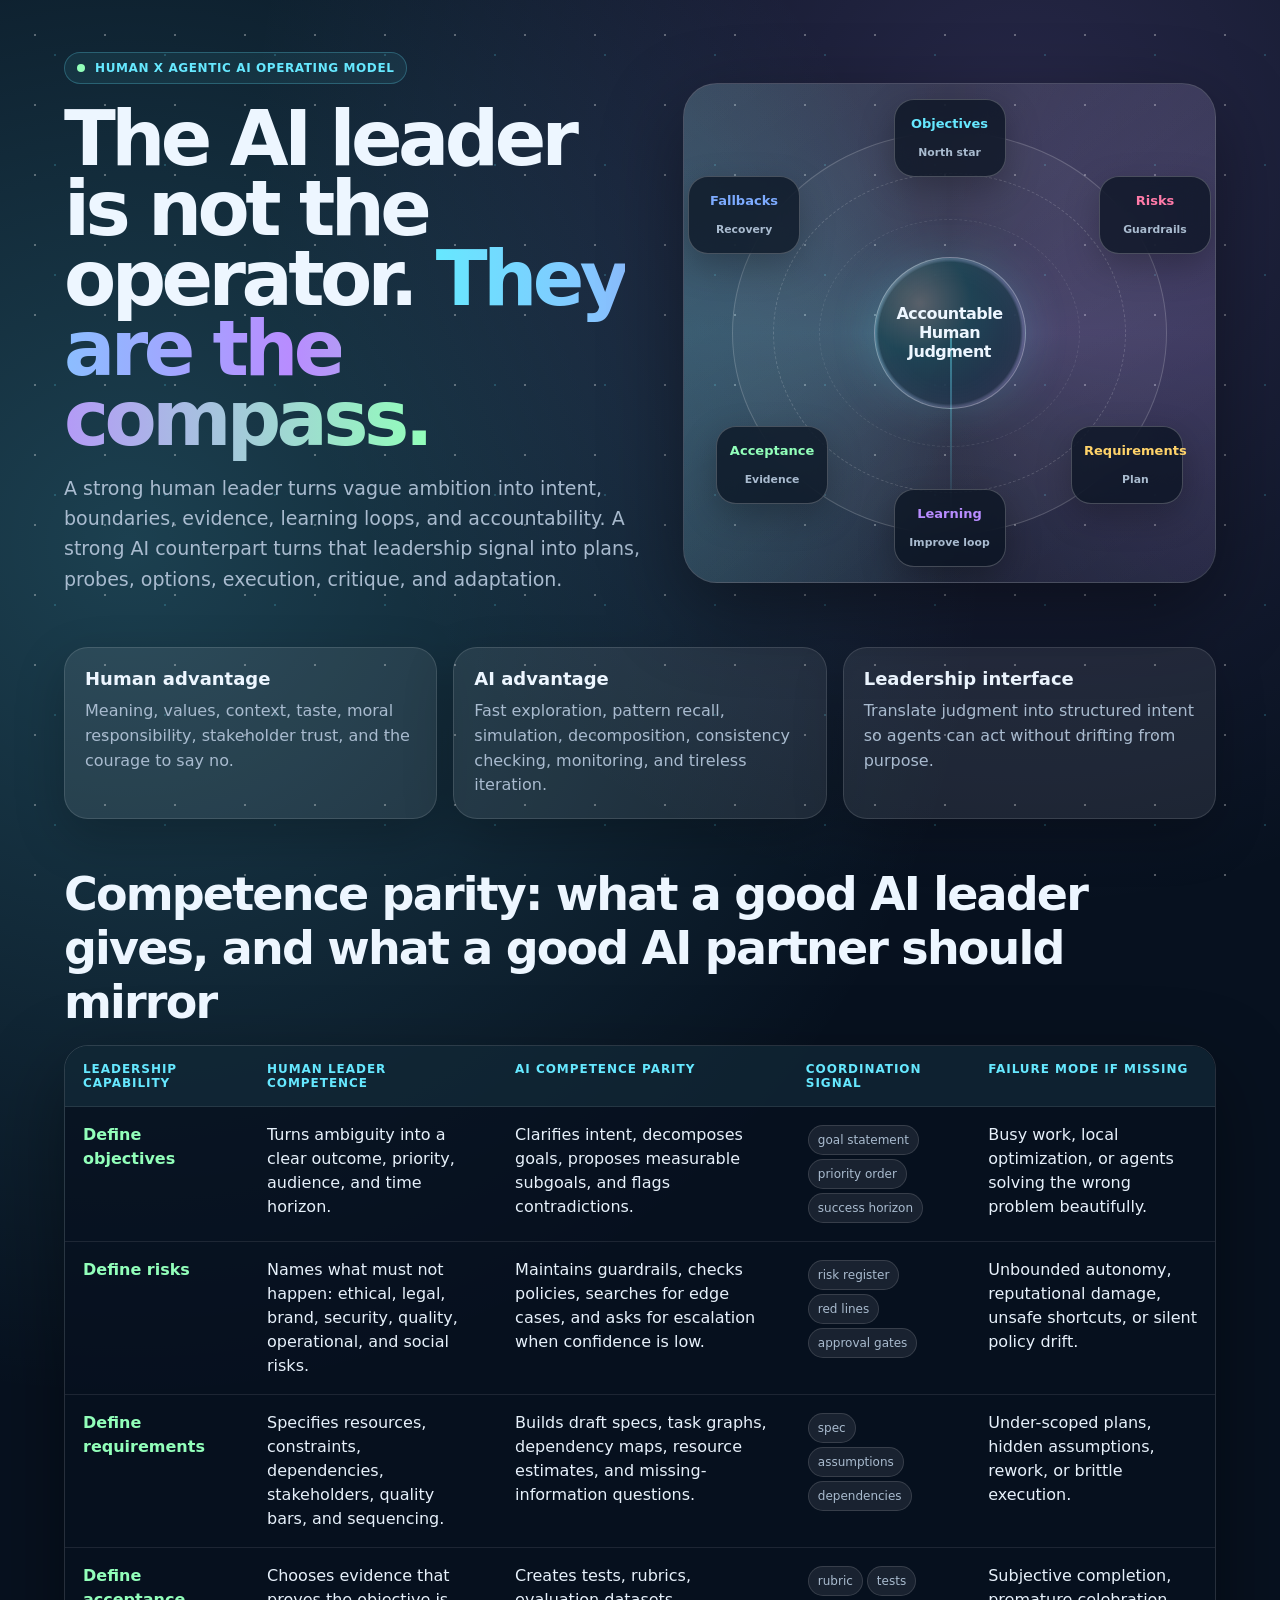
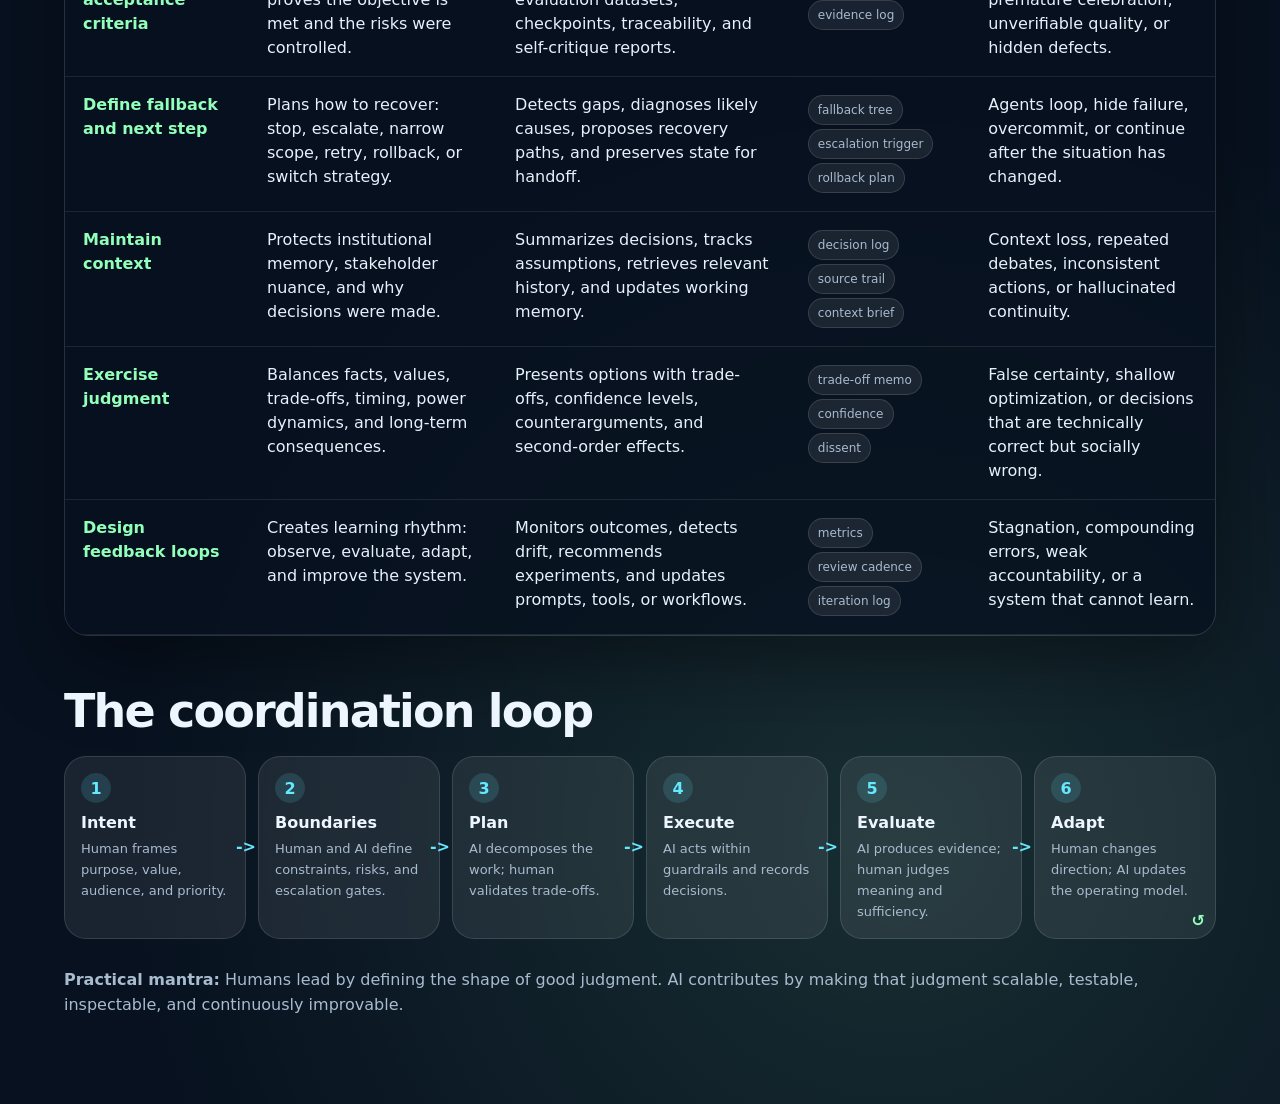
==== ai-leadership-compass/index.html @ 6f852f21 "add AI leadership compass page" ====
<!DOCTYPE html>
<html lang="en">
<head>
<meta charset="UTF-8" />
<meta name="viewport" content="width=device-width, initial-scale=1.0" />
<title>Human x Agentic AI Leadership Compass</title>
<style>
  :root {
    --bg: #07111f;
    --panel: rgba(255,255,255,0.08);
    --panel-strong: rgba(255,255,255,0.13);
    --text: #edf6ff;
    --muted: #a9bbcf;
    --cyan: #66e8ff;
    --violet: #b88cff;
    --green: #92ffba;
    --amber: #ffd36a;
    --rose: #ff7aa8;
    --blue: #7dabff;
    --shadow: 0 28px 80px rgba(0,0,0,.4);
  }
  * { box-sizing: border-box; }
  body {
    margin: 0;
    font-family: Inter, ui-sans-serif, system-ui, -apple-system, BlinkMacSystemFont, "Segoe UI", sans-serif;
    color: var(--text);
    background:
      radial-gradient(circle at 10% 20%, rgba(102,232,255,.22), transparent 35%),
      radial-gradient(circle at 80% 5%, rgba(184,140,255,.18), transparent 28%),
      radial-gradient(circle at 70% 90%, rgba(146,255,186,.12), transparent 30%),
      var(--bg);
    min-height: 100vh;
    overflow-x: hidden;
  }
  .sparkle {
    position: fixed;
    inset: 0;
    pointer-events: none;
    opacity: .35;
    background-image:
      radial-gradient(circle, rgba(255,255,255,.9) 1px, transparent 1px),
      radial-gradient(circle, rgba(102,232,255,.55) 1px, transparent 1px);
    background-size: 70px 70px, 110px 110px;
    animation: drift 18s linear infinite;
  }
  @keyframes drift { from { transform: translateY(0); } to { transform: translateY(-140px); } }
  .wrap { max-width: 1200px; margin: 0 auto; padding: 52px 24px 70px; position: relative; }
  .hero {
    display: grid;
    grid-template-columns: 1.05fr .95fr;
    gap: 30px;
    align-items: center;
  }
  .eyebrow {
    display: inline-flex;
    gap: 10px;
    align-items: center;
    border: 1px solid rgba(102,232,255,.25);
    border-radius: 999px;
    padding: 8px 12px;
    color: var(--cyan);
    background: rgba(102,232,255,.07);
    letter-spacing: .05em;
    text-transform: uppercase;
    font-size: 12px;
    font-weight: 800;
  }
  .pulse-dot {
    width: 8px; height: 8px; border-radius: 50%; background: var(--green);
    box-shadow: 0 0 0 0 rgba(146,255,186,.8);
    animation: pulse 1.7s infinite;
  }
  @keyframes pulse {
    0% { box-shadow: 0 0 0 0 rgba(146,255,186,.75); }
    80% { box-shadow: 0 0 0 13px rgba(146,255,186,0); }
    100% { box-shadow: 0 0 0 0 rgba(146,255,186,0); }
  }
  h1 { font-size: clamp(38px, 6vw, 76px); line-height: .92; margin: 20px 0 18px; letter-spacing: -.06em; }
  .grad { background: linear-gradient(90deg, var(--cyan), var(--violet), var(--green)); -webkit-background-clip: text; color: transparent; }
  .subtitle { color: var(--muted); font-size: 19px; line-height: 1.6; max-width: 720px; }
  .canvas-card {
    min-height: 500px;
    border: 1px solid rgba(255,255,255,.14);
    background: linear-gradient(145deg, rgba(255,255,255,.12), rgba(255,255,255,.04));
    border-radius: 34px;
    box-shadow: var(--shadow);
    position: relative;
    overflow: hidden;
    padding: 24px;
  }
  .canvas-card::before {
    content: ""; position: absolute; inset: -120px;
    background: conic-gradient(from 180deg, transparent, rgba(102,232,255,.18), transparent, rgba(184,140,255,.16), transparent);
    animation: rotate 12s linear infinite;
  }
  @keyframes rotate { to { transform: rotate(1turn); } }
  .orbit {
    position: absolute;
    inset: 48px;
    border: 1px solid rgba(255,255,255,.18);
    border-radius: 50%;
    background: radial-gradient(circle, rgba(7,17,31,.9) 0 24%, rgba(255,255,255,.035) 25% 100%);
  }
  .orbit::before, .orbit::after {
    content: ""; position: absolute; inset: 40px; border-radius: 50%; border: 1px dashed rgba(255,255,255,.18);
  }
  .orbit::after { inset: 86px; opacity: .55; }
  .core {
    position: absolute; left: 50%; top: 50%; transform: translate(-50%, -50%);
    width: 152px; height: 152px; border-radius: 50%;
    display: grid; place-items: center; text-align: center; padding: 18px;
    background: radial-gradient(circle at 30% 30%, rgba(255,255,255,.32), rgba(102,232,255,.22) 35%, rgba(184,140,255,.15));
    border: 1px solid rgba(255,255,255,.3);
    box-shadow: 0 0 45px rgba(102,232,255,.18), inset 0 0 35px rgba(255,255,255,.06);
    font-weight: 900;
    letter-spacing: -.03em;
  }
  .node {
    position: absolute;
    width: 112px;
    min-height: 78px;
    border: 1px solid rgba(255,255,255,.22);
    background: rgba(7,17,31,.72);
    backdrop-filter: blur(14px);
    border-radius: 20px;
    display: grid;
    place-items: center;
    text-align: center;
    padding: 12px;
    font-size: 13px;
    font-weight: 800;
    box-shadow: 0 12px 34px rgba(0,0,0,.25);
    animation: bob 4s ease-in-out infinite;
  }
  .node small { display: block; color: var(--muted); font-weight: 650; margin-top: 5px; }
  .n1 { left: 50%; top: 15px; transform: translateX(-50%); color: var(--cyan); }
  .n2 { right: 4px; top: 92px; color: var(--rose); animation-delay: -.8s; }
  .n3 { right: 32px; bottom: 78px; color: var(--amber); animation-delay: -1.6s; }
  .n4 { left: 32px; bottom: 78px; color: var(--green); animation-delay: -2.4s; }
  .n5 { left: 4px; top: 92px; color: var(--blue); animation-delay: -3.2s; }
  .n6 { left: 50%; bottom: 15px; transform: translateX(-50%); color: var(--violet); animation-delay: -2s; }
  @keyframes bob { 0%,100%{ margin-top:0; } 50%{ margin-top:-12px; } }
  .beam {
    position: absolute; left: 50%; top: 50%; width: 2px; height: 205px; transform-origin: top;
    background: linear-gradient(to bottom, rgba(102,232,255,.45), transparent);
    animation: scan 9s linear infinite;
  }
  @keyframes scan { to { transform: rotate(1turn); } }
  .section { margin-top: 34px; }
  .grid { display: grid; grid-template-columns: repeat(3, 1fr); gap: 16px; }
  .card {
    border: 1px solid rgba(255,255,255,.12);
    background: var(--panel);
    border-radius: 24px;
    padding: 20px;
    min-height: 150px;
    box-shadow: 0 18px 50px rgba(0,0,0,.22);
    transition: transform .25s ease, background .25s ease, border-color .25s ease;
  }
  .card:hover { transform: translateY(-7px); background: var(--panel-strong); border-color: rgba(102,232,255,.3); }
  .card h3 { margin: 0 0 10px; font-size: 18px; }
  .card p { margin: 0; color: var(--muted); line-height: 1.55; }
  h2 { font-size: clamp(28px, 4vw, 46px); letter-spacing: -.04em; margin: 48px 0 16px; }
  .table-wrap { overflow-x: auto; border-radius: 24px; border: 1px solid rgba(255,255,255,.13); box-shadow: var(--shadow); }
  table { width: 100%; border-collapse: collapse; min-width: 980px; background: rgba(7,17,31,.75); }
  th, td { padding: 16px 18px; text-align: left; vertical-align: top; border-bottom: 1px solid rgba(255,255,255,.09); }
  th { color: var(--cyan); background: rgba(102,232,255,.08); font-size: 12px; text-transform: uppercase; letter-spacing: .08em; }
  td { color: #e7f1fb; line-height: 1.5; }
  td:nth-child(1) { font-weight: 900; color: var(--green); width: 16%; }
  .tag { display: inline-block; padding: 5px 9px; border-radius: 999px; background: rgba(255,255,255,.08); border: 1px solid rgba(255,255,255,.13); color: var(--muted); font-size: 12px; margin: 2px; }
  .loop {
    display: grid;
    grid-template-columns: repeat(6, minmax(130px, 1fr));
    gap: 12px;
    margin-top: 18px;
  }
  .step {
    position: relative;
    padding: 16px;
    min-height: 118px;
    border-radius: 22px;
    background: rgba(255,255,255,.08);
    border: 1px solid rgba(255,255,255,.12);
  }
  .step::after {
    content: "->";
    position: absolute; right: -11px; top: 44%; color: var(--cyan); font-weight: 900;
  }
  .step:last-child::after { content: "↺"; right: 10px; bottom: 8px; top: auto; color: var(--green); }
  .num { width: 30px; height: 30px; border-radius: 50%; display: grid; place-items: center; background: rgba(102,232,255,.14); color: var(--cyan); font-weight: 900; margin-bottom: 10px; }
  .step strong { display:block; margin-bottom: 6px; }
  .step span { color: var(--muted); font-size: 13px; line-height: 1.45; }
  .footer-note { color: var(--muted); margin-top: 28px; line-height: 1.6; }
  @media (max-width: 940px) {
    .hero { grid-template-columns: 1fr; }
    .grid { grid-template-columns: 1fr; }
    .loop { grid-template-columns: 1fr 1fr; }
    .step::after { display: none; }
  }
  @media (max-width: 560px) {
    .canvas-card { min-height: 470px; padding: 14px; }
    .orbit { inset: 28px; }
    .node { width: 96px; font-size: 12px; }
    .loop { grid-template-columns: 1fr; }
  }
</style>
</head>
<body>
  <div class="sparkle"></div>
  <main class="wrap">
    <section class="hero">
      <div>
        <div class="eyebrow"><span class="pulse-dot"></span> Human x Agentic AI Operating Model</div>
        <h1>The AI leader is not the operator. <span class="grad">They are the compass.</span></h1>
        <p class="subtitle">A strong human leader turns vague ambition into intent, boundaries, evidence, learning loops, and accountability. A strong AI counterpart turns that leadership signal into plans, probes, options, execution, critique, and adaptation.</p>
      </div>
      <div class="canvas-card" aria-label="Animated AI leadership capability map">
        <div class="orbit"></div>
        <div class="beam"></div>
        <div class="core">Accountable<br/>Human<br/>Judgment</div>
        <div class="node n1">Objectives<small>North star</small></div>
        <div class="node n2">Risks<small>Guardrails</small></div>
        <div class="node n3">Requirements<small>Plan</small></div>
        <div class="node n4">Acceptance<small>Evidence</small></div>
        <div class="node n5">Fallbacks<small>Recovery</small></div>
        <div class="node n6">Learning<small>Improve loop</small></div>
      </div>
    </section>

    <section class="section grid">
      <article class="card"><h3>Human advantage</h3><p>Meaning, values, context, taste, moral responsibility, stakeholder trust, and the courage to say no.</p></article>
      <article class="card"><h3>AI advantage</h3><p>Fast exploration, pattern recall, simulation, decomposition, consistency checking, monitoring, and tireless iteration.</p></article>
      <article class="card"><h3>Leadership interface</h3><p>Translate judgment into structured intent so agents can act without drifting from purpose.</p></article>
    </section>

    <h2>Competence parity: what a good AI leader gives, and what a good AI partner should mirror</h2>
    <div class="table-wrap">
      <table>
        <thead>
          <tr>
            <th>Leadership capability</th>
            <th>Human leader competence</th>
            <th>AI competence parity</th>
            <th>Coordination signal</th>
            <th>Failure mode if missing</th>
          </tr>
        </thead>
        <tbody>
          <tr>
            <td>Define objectives</td>
            <td>Turns ambiguity into a clear outcome, priority, audience, and time horizon.</td>
            <td>Clarifies intent, decomposes goals, proposes measurable subgoals, and flags contradictions.</td>
            <td><span class="tag">goal statement</span><span class="tag">priority order</span><span class="tag">success horizon</span></td>
            <td>Busy work, local optimization, or agents solving the wrong problem beautifully.</td>
          </tr>
          <tr>
            <td>Define risks</td>
            <td>Names what must not happen: ethical, legal, brand, security, quality, operational, and social risks.</td>
            <td>Maintains guardrails, checks policies, searches for edge cases, and asks for escalation when confidence is low.</td>
            <td><span class="tag">risk register</span><span class="tag">red lines</span><span class="tag">approval gates</span></td>
            <td>Unbounded autonomy, reputational damage, unsafe shortcuts, or silent policy drift.</td>
          </tr>
          <tr>
            <td>Define requirements</td>
            <td>Specifies resources, constraints, dependencies, stakeholders, quality bars, and sequencing.</td>
            <td>Builds draft specs, task graphs, dependency maps, resource estimates, and missing-information questions.</td>
            <td><span class="tag">spec</span><span class="tag">assumptions</span><span class="tag">dependencies</span></td>
            <td>Under-scoped plans, hidden assumptions, rework, or brittle execution.</td>
          </tr>
          <tr>
            <td>Define acceptance criteria</td>
            <td>Chooses evidence that proves the objective is met and the risks were controlled.</td>
            <td>Creates tests, rubrics, evaluation datasets, checkpoints, traceability, and self-critique reports.</td>
            <td><span class="tag">rubric</span><span class="tag">tests</span><span class="tag">evidence log</span></td>
            <td>Subjective completion, premature celebration, unverifiable quality, or hidden defects.</td>
          </tr>
          <tr>
            <td>Define fallback and next step</td>
            <td>Plans how to recover: stop, escalate, narrow scope, retry, rollback, or switch strategy.</td>
            <td>Detects gaps, diagnoses likely causes, proposes recovery paths, and preserves state for handoff.</td>
            <td><span class="tag">fallback tree</span><span class="tag">escalation trigger</span><span class="tag">rollback plan</span></td>
            <td>Agents loop, hide failure, overcommit, or continue after the situation has changed.</td>
          </tr>
          <tr>
            <td>Maintain context</td>
            <td>Protects institutional memory, stakeholder nuance, and why decisions were made.</td>
            <td>Summarizes decisions, tracks assumptions, retrieves relevant history, and updates working memory.</td>
            <td><span class="tag">decision log</span><span class="tag">source trail</span><span class="tag">context brief</span></td>
            <td>Context loss, repeated debates, inconsistent actions, or hallucinated continuity.</td>
          </tr>
          <tr>
            <td>Exercise judgment</td>
            <td>Balances facts, values, trade-offs, timing, power dynamics, and long-term consequences.</td>
            <td>Presents options with trade-offs, confidence levels, counterarguments, and second-order effects.</td>
            <td><span class="tag">trade-off memo</span><span class="tag">confidence</span><span class="tag">dissent</span></td>
            <td>False certainty, shallow optimization, or decisions that are technically correct but socially wrong.</td>
          </tr>
          <tr>
            <td>Design feedback loops</td>
            <td>Creates learning rhythm: observe, evaluate, adapt, and improve the system.</td>
            <td>Monitors outcomes, detects drift, recommends experiments, and updates prompts, tools, or workflows.</td>
            <td><span class="tag">metrics</span><span class="tag">review cadence</span><span class="tag">iteration log</span></td>
            <td>Stagnation, compounding errors, weak accountability, or a system that cannot learn.</td>
          </tr>
        </tbody>
      </table>
    </div>

    <h2>The coordination loop</h2>
    <div class="loop">
      <div class="step"><div class="num">1</div><strong>Intent</strong><span>Human frames purpose, value, audience, and priority.</span></div>
      <div class="step"><div class="num">2</div><strong>Boundaries</strong><span>Human and AI define constraints, risks, and escalation gates.</span></div>
      <div class="step"><div class="num">3</div><strong>Plan</strong><span>AI decomposes the work; human validates trade-offs.</span></div>
      <div class="step"><div class="num">4</div><strong>Execute</strong><span>AI acts within guardrails and records decisions.</span></div>
      <div class="step"><div class="num">5</div><strong>Evaluate</strong><span>AI produces evidence; human judges meaning and sufficiency.</span></div>
      <div class="step"><div class="num">6</div><strong>Adapt</strong><span>Human changes direction; AI updates the operating model.</span></div>
    </div>

    <p class="footer-note"><strong>Practical mantra:</strong> Humans lead by defining the shape of good judgment. AI contributes by making that judgment scalable, testable, inspectable, and continuously improvable.</p>
  </main>
</body>
</html>
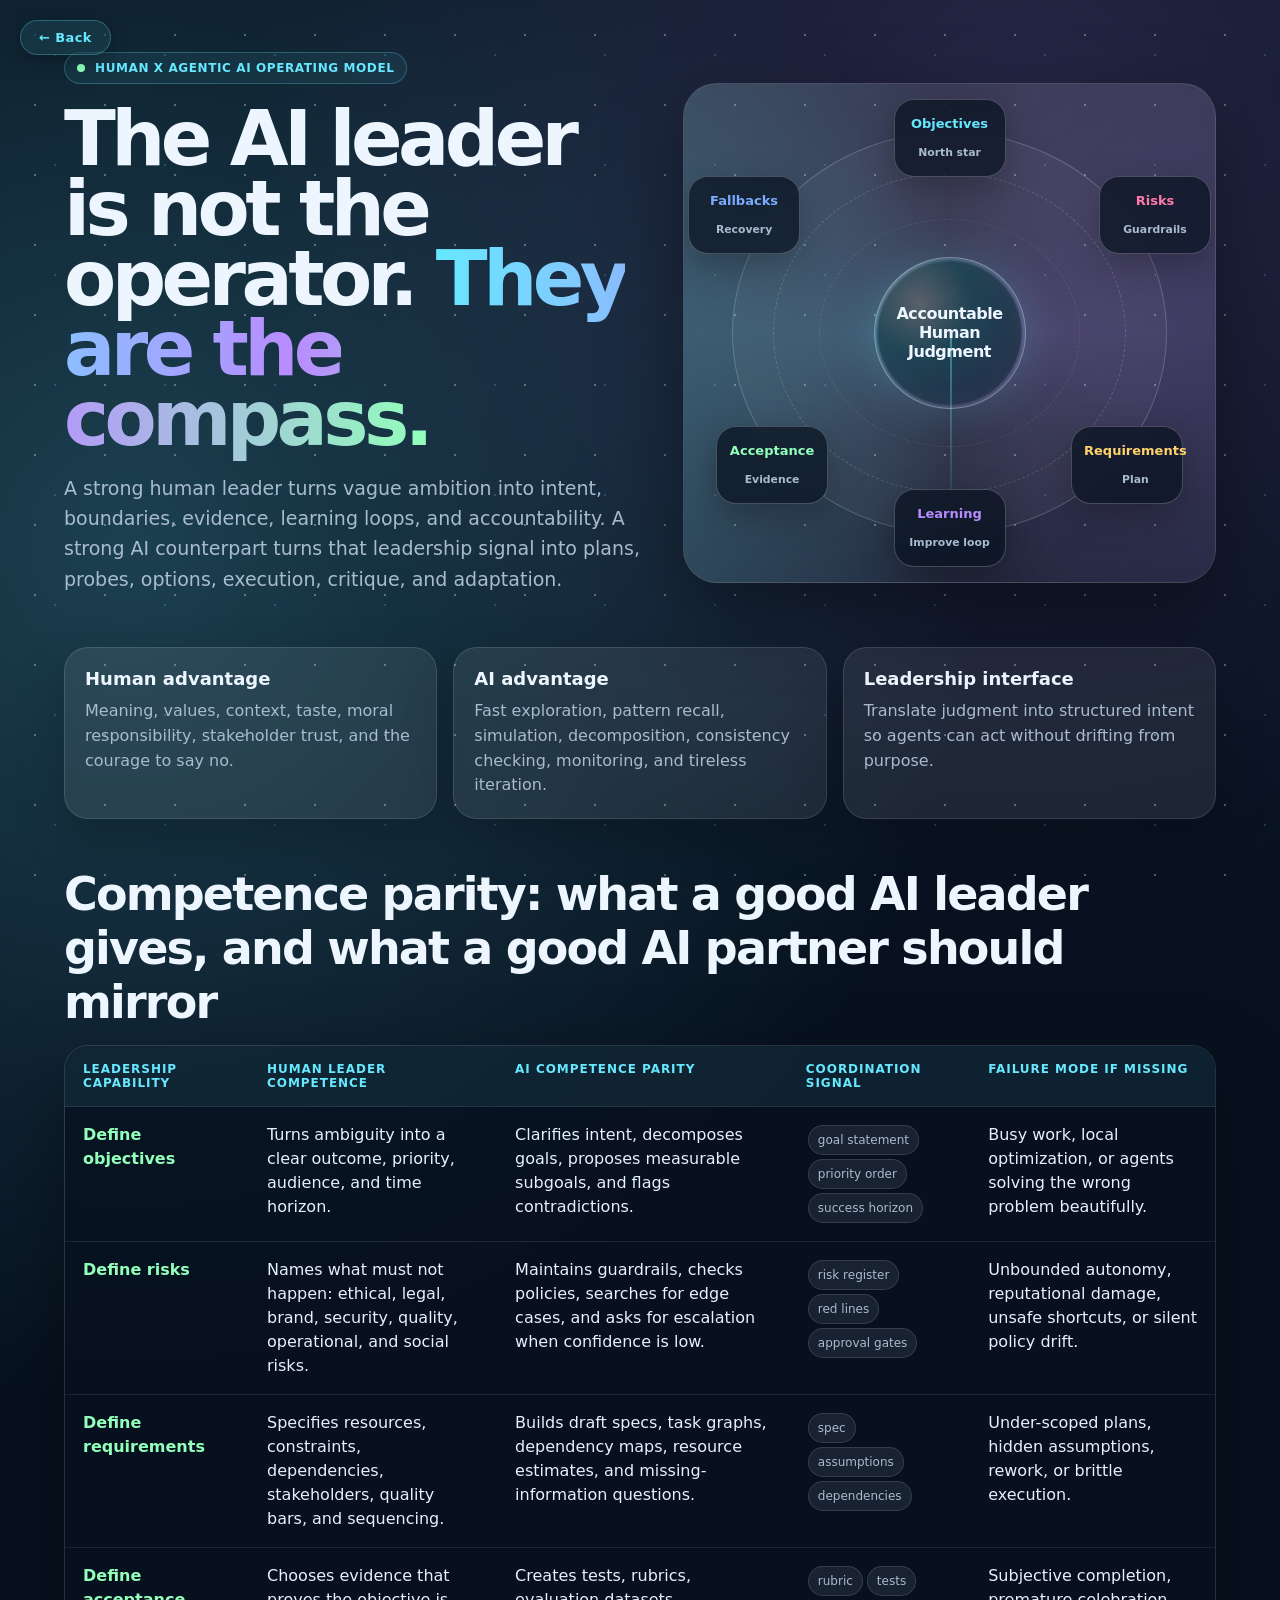
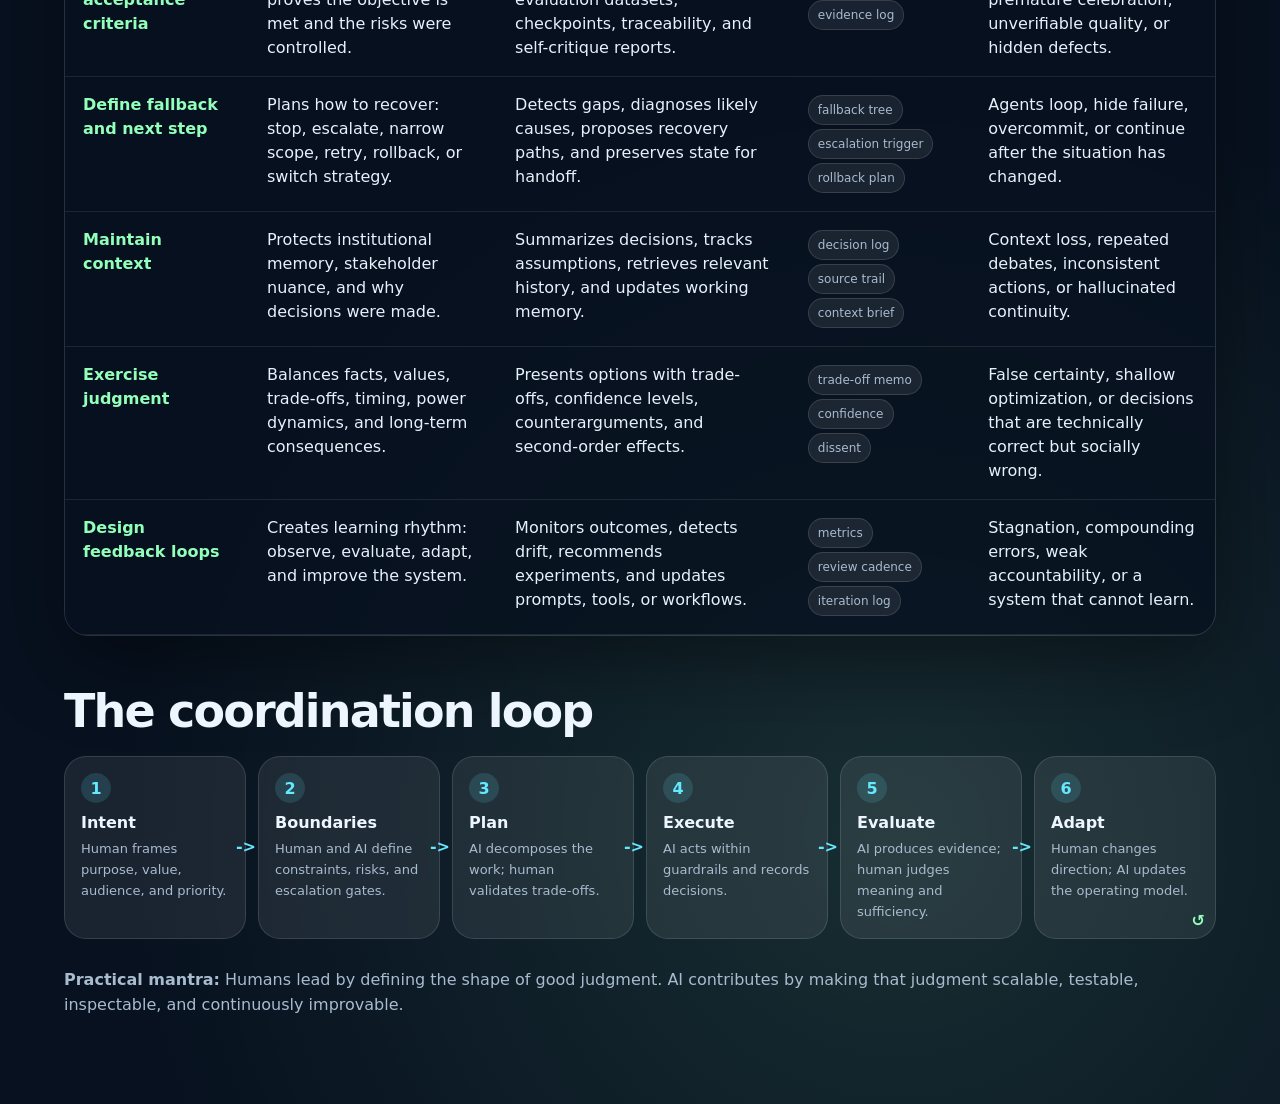
==== commit 5cbf1ea5: "add a return button to go back to home page" ====
--- a/ai-leadership-compass/index.html
+++ b/ai-leadership-compass/index.html
@@ -203,9 +203,38 @@
     .node { width: 96px; font-size: 12px; }
     .loop { grid-template-columns: 1fr; }
   }
+  .return-btn {
+    position: fixed;
+    top: 20px;
+    left: 20px;
+    z-index: 999;
+    display: inline-flex;
+    align-items: center;
+    gap: 6px;
+    padding: 9px 18px;
+    border-radius: 999px;
+    border: 1px solid rgba(102,232,255,.28);
+    background: rgba(102,232,255,.08);
+    color: var(--cyan);
+    font-family: Inter, ui-sans-serif, system-ui, sans-serif;
+    font-size: 13px;
+    font-weight: 700;
+    letter-spacing: .03em;
+    text-decoration: none;
+    backdrop-filter: blur(14px);
+    -webkit-backdrop-filter: blur(14px);
+    box-shadow: 0 4px 20px rgba(0,0,0,.3);
+    transition: background .2s ease, border-color .2s ease, transform .2s ease;
+  }
+  .return-btn:hover {
+    background: rgba(102,232,255,.16);
+    border-color: rgba(102,232,255,.55);
+    transform: translateX(-3px);
+  }
 </style>
 </head>
 <body>
+  <a href="../index.html" class="return-btn" aria-label="Back to Song Zhang's site">← Back</a>
   <div class="sparkle"></div>
   <main class="wrap">
     <section class="hero">
